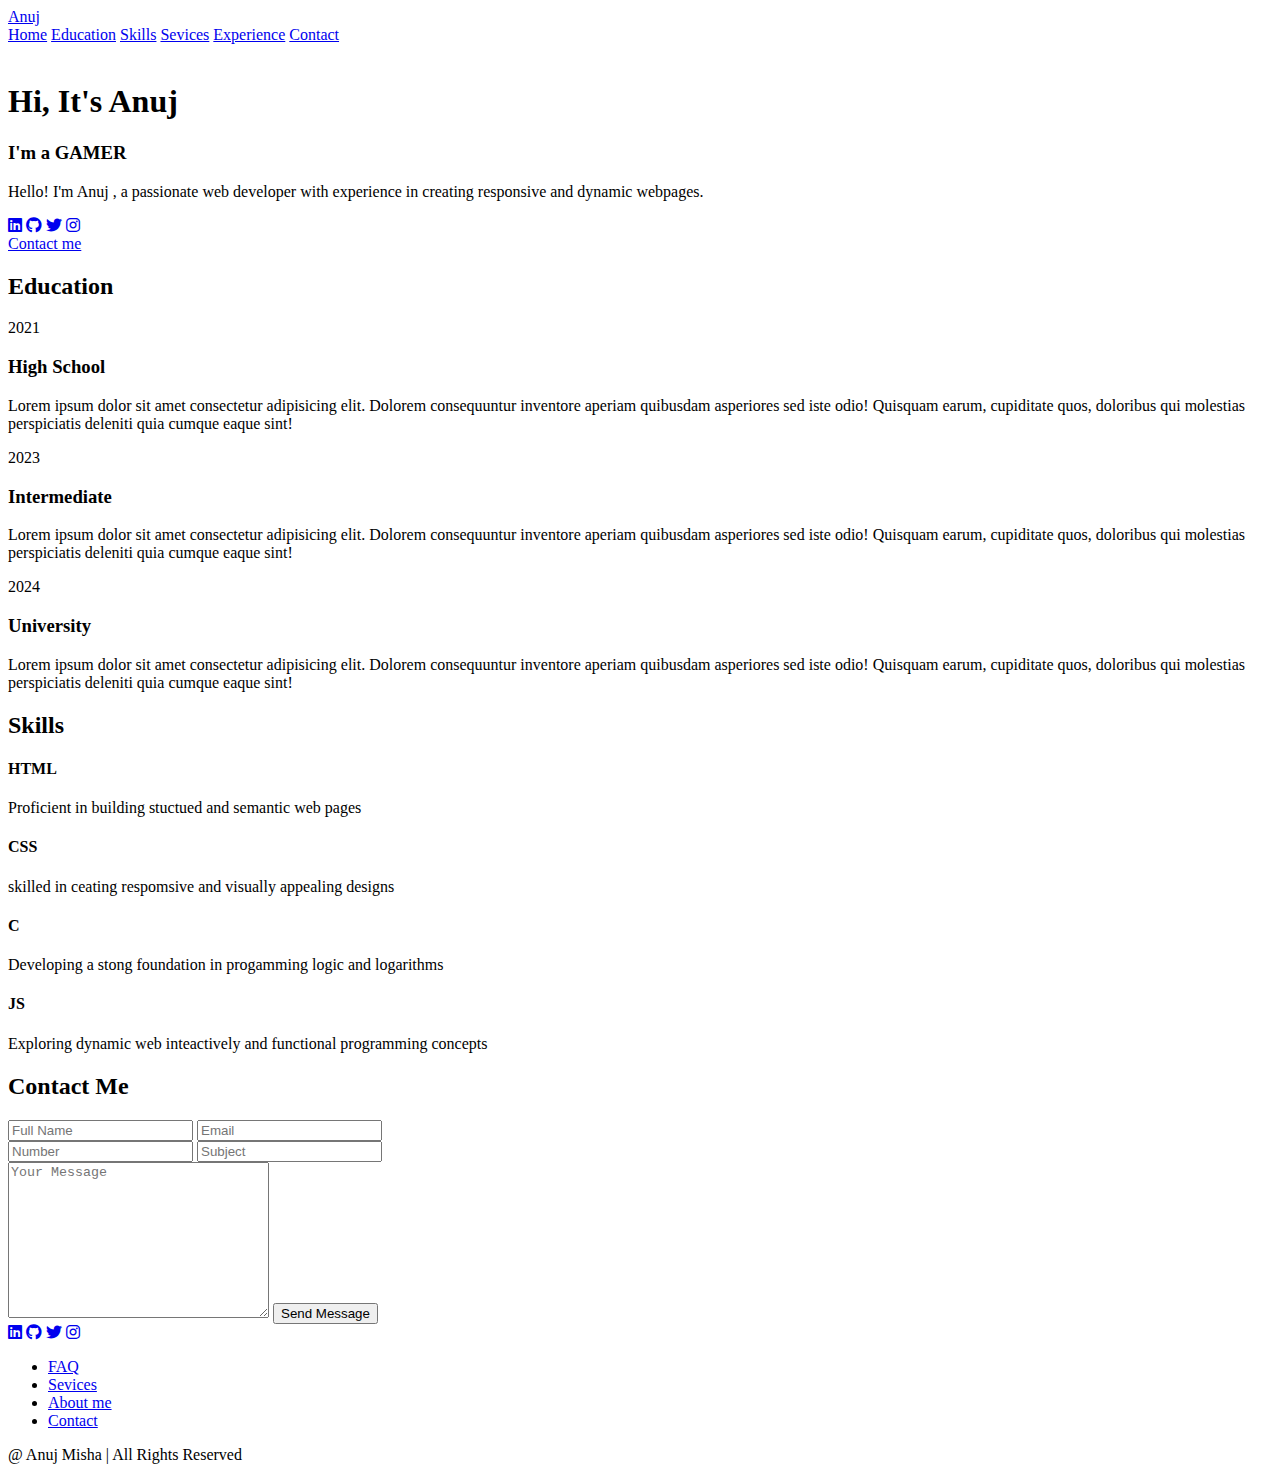
==== index.html @ b507038d "Update and rename portfolio.html to index.html" ====
<!DOCTYPE html>
<html lang="en">
<head>
    <meta charset="UTF-8">
    <meta name="viewport" content="width=device-width, initial-scale=1.0">
    <title>Portfolio</title>
    <link rel="stylesheet" href="styles.css">
    <link rel="stylesheet" href="https://cdnjs.cloudflare.com/ajax/libs/font-awesome/6.7.2/css/all.min.css" >
</head>
<body>
    <header>
        <a href="#" class="logo">Anuj</a>
        <nav>
            <a href="#Home" class="active">Home</a>
            <a href="#education">Education</a>
            <a href="#skills">Skills</a>
            <a href="#">Sevices</a>
            <a href="#">Experience</a>
            <a href="#contact">Contact</a>
        </nav>
    </header>
    <section class="home">
        <div class="home-img">
            <img src="https://th.bing.com/th/id/OIP.jCSQsEnZT7paGS5YBR9wRwHaNx?pid=ImgDet&w=183&h=341&c=7&dpr=1.3" alt="">
        </div>
        <div class="home-content">
            <h1>Hi, It's <span>Anuj</span></h1>
            <h3 class="typing-text">I'm a <span>GAMER</span></h3>
            <p>Hello! I'm Anuj , a passionate web developer with experience in creating responsive and dynamic webpages.</p>
            <div class="social-icons">
               <a href="#"><i class="fa-brands fa-linkedin"></i></a>
               <a href="#"><i class="fa-brands fa-github"></i></a>
               <a href="#"><i class="fa-brands fa-twitter"></i></a>
               <a href="#"><i class="fa-brands fa-instagram"></i></a>
            </div>
            <a href="#" class="btn">Contact me</a>
        </div>
    </section>
    <section class="education" id="education" >
        <h2 class="heading">Education</h2>
        <div class="timeline-items">
            <div class="timeline-item">
                <div class="timeline-dot"></div>
                    <div class="timeline-date">2021</div>
                    <div class="timeline-content">
                        <h3>High School</h3>
                        <p>Lorem ipsum dolor sit amet consectetur adipisicing elit. Dolorem consequuntur inventore aperiam quibusdam asperiores sed iste odio! Quisquam earum, cupiditate quos, doloribus qui molestias perspiciatis deleniti quia cumque eaque sint!
                        </p>
                    </div>
                
            </div>

            <div class="timeline-item">
                <div class="timeline-dot"> </div>
                    <div class="timeline-date">2023</div>
                    <div class="timeline-content">
                        <h3>Intermediate</h3>
                        <p>Lorem ipsum dolor sit amet consectetur adipisicing elit. Dolorem consequuntur inventore aperiam quibusdam asperiores sed iste odio! Quisquam earum, cupiditate quos, doloribus qui molestias perspiciatis deleniti quia cumque eaque sint!
                        </p>
                    </div>
               
            </div>
            <div class="timeline-item">
                <div class="timeline-dot"> </div>
                    <div class="timeline-date">2024</div>
                    <div class="timeline-content">
                        <h3>University</h3>
                        <p>Lorem ipsum dolor sit amet consectetur adipisicing elit. Dolorem consequuntur inventore aperiam quibusdam asperiores sed iste odio! Quisquam earum, cupiditate quos, doloribus qui molestias perspiciatis deleniti quia cumque eaque sint!
                        </p>
                    </div>
               
            </div>
        </div>

    </section>

    <section class="skills" id="skills">
        <h2 class="heading">Skills</h2>
        <div class="skills-container">
            <div class="skill-box">
                <div class="skill-info">
                    <h4>HTML</h4>
                    <p>Proficient in building stuctued and semantic web pages</p>
                </div>
            </div>
            <div class="skill-box">
                <div class="skill-info">
                    <h4>CSS</h4>
                    <p>skilled in ceating respomsive and visually appealing designs </p>
                </div>
            </div>
        <div class="skill-box">
            <div class="skill-info">
                <h4>C</h4>
                <p>Developing a stong foundation in progamming logic and logarithms</p>
            </div>
        </div>
        <div class="skill-box">
            <div class="skill-info">
                <h4>JS</h4>
                <p>Exploring dynamic web inteactively and functional programming concepts </p>
            </div>
        </div>
    </div>
    </section>



    <section class="contact" id="contact">
        <h2 class="heading">Contact <span>Me</span>
        </h2>
        <form action="">
            <div class="input-group">
                <div class="input-box">
                    <input type="text" placeholder="Full Name">
                    <input type="email" placeholder="Email">
                </div>
                <div class="input-box">
                    <input type="number" placeholder="Number">
                    <input type="text" placeholder="Subject">
                </div>
            </div>

            <div class="input-group-2">
                <textarea name="" id="" cols="30" rows="10" placeholder="Your Message"></textarea>
                <input type="Submit" value="Send Message" class="btn">
            </div>
        </form>



       
        <footer class="footer">
        <div class="social">
            <a href="#"><i class="fa-brands fa-linkedin"></i></a>
               <a href="#"><i class="fa-brands fa-github"></i></a>
               <a href="#"><i class="fa-brands fa-twitter"></i></a>
               <a href="#"><i class="fa-brands fa-instagram"></i></a>
        </div>
        <ul class="list">
            <li><a href="#">FAQ</a></li>
            <li><a href="#">Sevices</a></li>
            <li><a href="#">About me</a></li>
            <li><a href="#">Contact</a></li>
        </ul>
        <p class="copyright">
            @ Anuj Misha | All Rights Reserved 
        </p>
    </footer>
    </section>

    
    
</body>
</html>
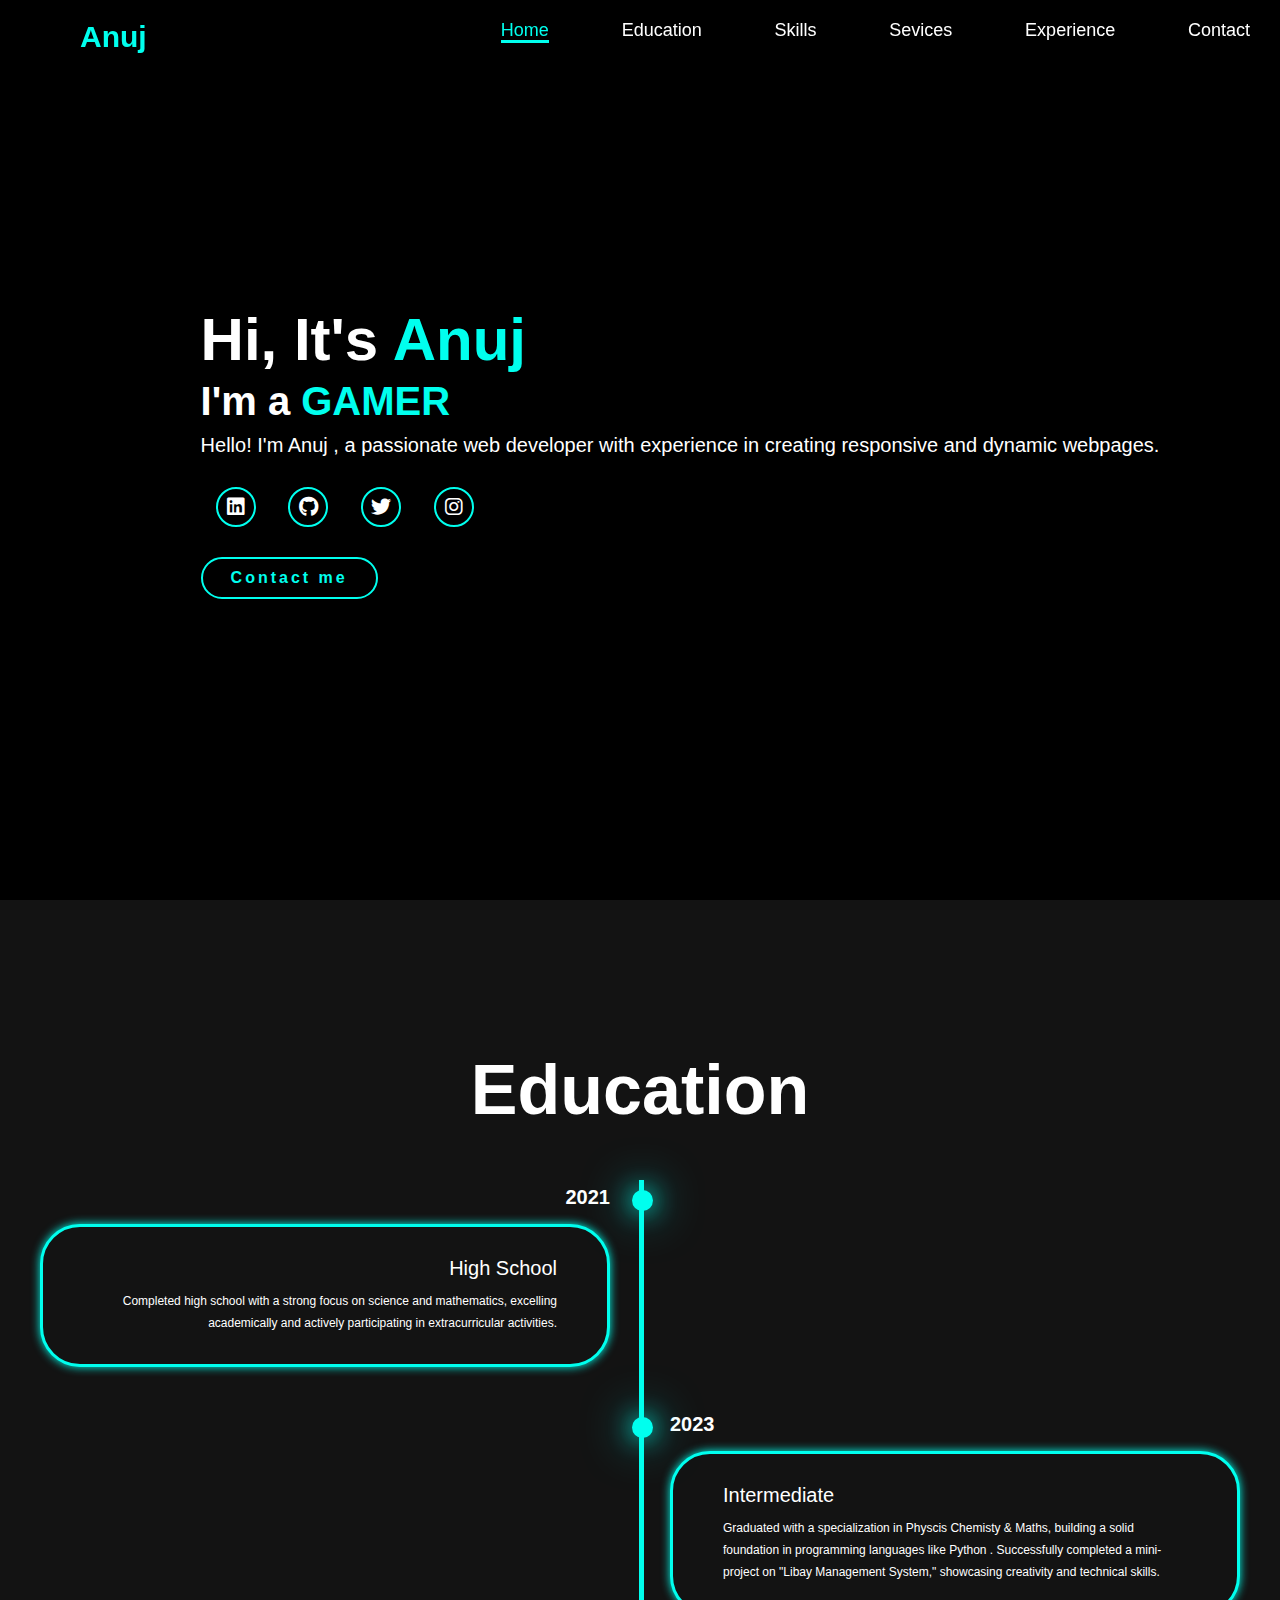
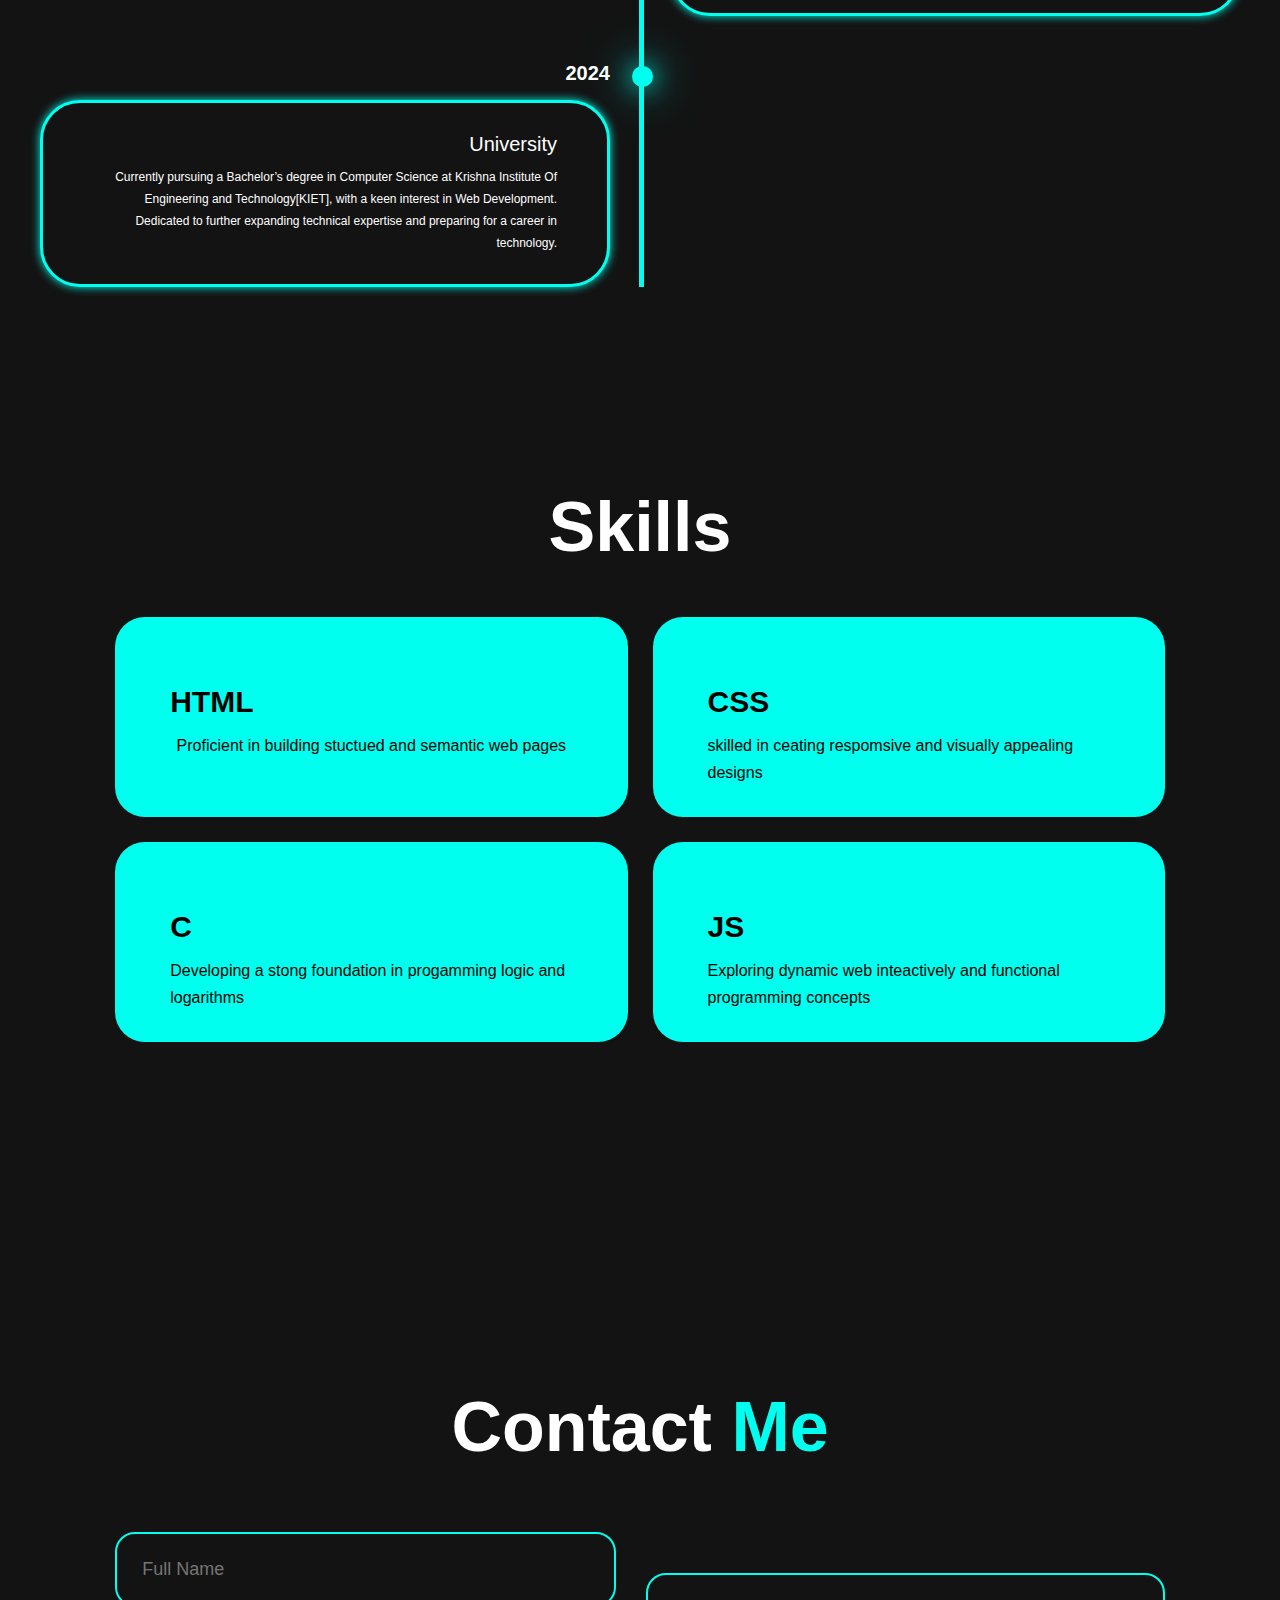
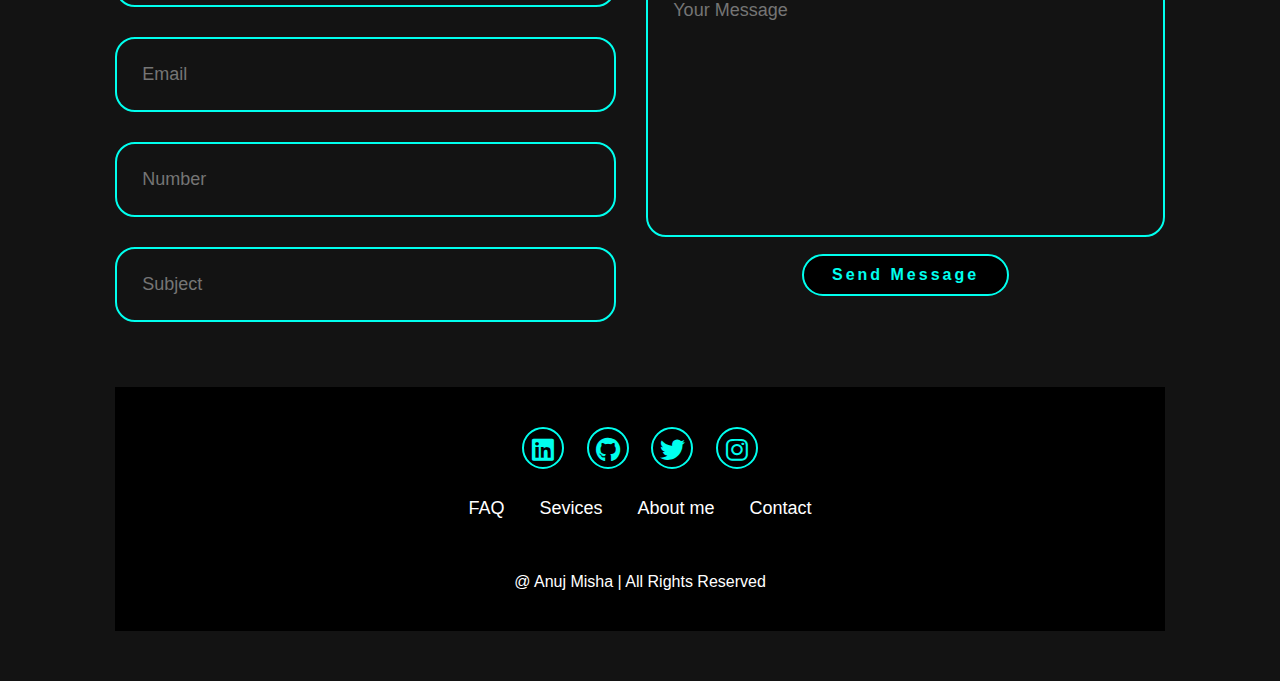
==== commit 6dad52c6: "Update index.html" ====
--- a/index.html
+++ b/index.html
@@ -44,7 +44,7 @@
                     <div class="timeline-date">2021</div>
                     <div class="timeline-content">
                         <h3>High School</h3>
-                        <p>Lorem ipsum dolor sit amet consectetur adipisicing elit. Dolorem consequuntur inventore aperiam quibusdam asperiores sed iste odio! Quisquam earum, cupiditate quos, doloribus qui molestias perspiciatis deleniti quia cumque eaque sint!
+                        <p>Completed high school with a strong focus on science and mathematics, excelling academically and actively participating in extracurricular activities.
                         </p>
                     </div>
                 
@@ -55,7 +55,7 @@
                     <div class="timeline-date">2023</div>
                     <div class="timeline-content">
                         <h3>Intermediate</h3>
-                        <p>Lorem ipsum dolor sit amet consectetur adipisicing elit. Dolorem consequuntur inventore aperiam quibusdam asperiores sed iste odio! Quisquam earum, cupiditate quos, doloribus qui molestias perspiciatis deleniti quia cumque eaque sint!
+                        <p>Graduated with a specialization in Physcis Chemisty & Maths, building a solid foundation in programming languages like Python . Successfully completed a mini-project on "Libay Management System," showcasing creativity and technical skills. 
                         </p>
                     </div>
                
@@ -65,8 +65,7 @@
                     <div class="timeline-date">2024</div>
                     <div class="timeline-content">
                         <h3>University</h3>
-                        <p>Lorem ipsum dolor sit amet consectetur adipisicing elit. Dolorem consequuntur inventore aperiam quibusdam asperiores sed iste odio! Quisquam earum, cupiditate quos, doloribus qui molestias perspiciatis deleniti quia cumque eaque sint!
-                        </p>
+                        <p>Currently pursuing a Bachelor’s degree in Computer Science at Krishna Institute Of Engineering and Technology[KIET], with a keen interest in Web Development. Dedicated to further expanding technical expertise and preparing for a career in technology.
                     </div>
                
             </div>
--- a/styles.css
+++ b/styles.css
@@ -0,0 +1,559 @@
+*{
+    margin: 0;
+    padding: 0;
+    box-sizing: border-box;
+    text-decoration: none;
+    border: none;
+    outline: none;
+    font-family:sans-serif;
+}
+html{
+    font-size: 62.5%;
+}
+body{
+    width: 100%;
+    height: 100vh;
+    overflow-x:hidden;
+    background-color: #131313;
+    color: white;
+}
+header{
+
+    margin-top: 20px;
+    position:fixed;
+    top: 0;
+    left: 0;
+    width: 100%;
+    padding: 1rem 9%,;
+    background-color: transparent;
+    filter: drop-shadow(10px);
+    display: flex;
+    justify-content: space-between;
+    align-self: center;
+    z-index: 1000
+
+}
+header a{
+    margin-right: 30px;
+    margin-left: 80px;
+}
+.logo{
+    font-size: 3rem;
+
+color: #00ffee;
+font-weight: 800;
+cursor: pointer;
+transition: 0.5s ease;
+}
+.logo:hover{
+    transform:scale(1.1);
+}
+nav a{
+    font-size: 1.8rem;
+    color: white;
+    margin-left: 4rem;
+    font-weight: 500;
+    transition: 0.3s ease;
+    border-bottom: 3px solid transparent;
+}
+nav a:hover,
+nav a.active{
+    color: #00ffee;
+    border-bottom:3px solid #00ffee;
+}
+section{
+    min-height: 100vh;
+    padding:5rem 9% 5rem;
+}
+.home{
+    display: flex;
+    justify-content: center;
+    align-items: center;
+    gap: 8rem;
+    background-color: black;
+
+}
+.home-content h1{
+    font-size: 6rem;
+    font-weight: 700;
+    line-height: 1.3;
+
+}
+span{
+    /* color: #b74b4b; */
+    color: #00ffee;
+    
+}
+.home-content h3{
+    font-size: 4rem;
+    margin-bottom: 1rem;
+    font-weight: 700;
+
+}
+.home-content p{
+    font-size: 20px;
+}
+.home-img img{
+    position: relative;
+    width: 15vw;
+    border-radius:50%;
+    box-shadow: 0 0 25px  #00ffee ;
+    cursor: pointer;
+    transition: 0.2s linear;
+}
+.home-img img:hover{
+    font-size: 1.8rem;
+    font-weight: 500;
+    transform: scale(1.1) translateY(-5px) ;
+}
+.social-icons a{
+    display: inline-flex;
+    justify-content: center;
+    align-items: center;
+    width: 4rem;
+    height: 4rem;
+    background-color: transparent;
+    border: 0.2rem solid #00ffee;
+    font-size: 2rem;
+    border-radius: 50%;
+    margin: 3rem 1.5rem 3rem;
+    transition: 0.3s ease;
+    color: white;
+}
+.social-icons a:hover{
+    color: black;
+    transform: scale(1.3) translateY(-5px) ;
+    background-color: #00ffee;
+    box-shadow: 0 0 25px #b74b4b;
+}
+.btn{
+    display: inline-block;
+    padding: 1rem 2.8rem;
+    background-color: black;
+    border-radius: 4rem;
+    font-size: 1.6rem;
+    color:#00ffee;
+    letter-spacing: 0.3rem;
+    font-weight: 600;
+    border: 2px solid #00ffee;
+    transition: 0.3s ease;
+    cursor: pointer;
+}
+.btn:hover{
+    transform: scale(1.03);
+    background-color: #00ffee;
+    color: black;
+    box-shadow: 0 0 25px;
+    transform: scale(1.3) translateY(-5px) ;
+}
+ 
+.typing-text{
+    font-size: 34px;
+    font-weight: 600;
+    min-width: 280px;
+
+
+}
+.typing-text span{
+    position: relative;
+
+}
+
+
+
+
+.heading{
+    font-size: 7rem;
+    text-align: center;
+    margin: 5rem 0;
+
+}
+.education{
+    padding: 100px 15px;
+    background: #131313;
+}
+.education h2{
+    margin-bottom: 5rem;
+}
+.timeline-items{
+    max-width: 1200px;
+    margin: auto;
+    display: flex;
+    flex-wrap: wrap;
+    position: relative;
+}
+.timeline-items::before{
+    content: "";
+    position: absolute;
+    top: 0;
+    left: 20px;
+    width: 5px;
+    height: 100%;
+    background-color: #00ffee;
+    left: calc(50% - 1px);
+}
+.timeline-item{
+    margin-bottom: 40px;
+    width: 100%;
+    position: relative;
+}
+
+.timeline-item:last-child{
+    margin-bottom: 0;
+}
+.timeline-item:nth-child(odd){
+    padding-right: calc(50% + 30px);
+    text-align: right;
+}
+.timeline-item:nth-child(even){
+    padding-left: calc(50% + 30px);
+}
+.timeline-dot{
+    height: 21px;
+    width: 21px;
+    background-color: #00ffee;
+    box-shadow: 0 0 25px #00ffee,
+                0 0 50px #00ffee;
+    position: absolute;
+    left: calc(50% - 8px);
+    border-radius: 50%;
+    top: 10px;
+
+
+}
+.timeline-date{
+    font-size: 20px;
+    font-weight: 800;
+    color: white;
+    margin: 6px 0 15px;
+}
+.timeline-content{
+    background-color:#131313;
+    border: 3px solid #00ffee;
+    padding: 30px 50px;
+    border-radius: 4rem;
+    box-shadow: 0 0 10px #00ffee;
+    cursor: pointer;
+    transition: 0.3s ease-in-out;
+}
+.timeline-content:hover{
+    transform: scale(1.05);
+    box-shadow: 0 0 25px #00ffee;
+}
+.timeline-content h3{
+    font-size: 20px;
+    color: white;
+    margin: 0 0 10px;
+    font-weight: 500;
+}
+.timeline-content p{
+    color: white;
+    font-size: 12px;
+    font-weight: 300;
+    line-height: 22px;
+}
+::-webkit-scrollbar{
+    width: 15px;
+}
+::-webkit-scrollbar-thumb{
+    background-color: #00ffee;
+}
+::-webkit-scrollbar-track{
+    background-color: #131313;
+    width: 50px;
+}
+
+
+/* .contact{
+    background-color: #00ffee;
+} */
+.contact h2{
+    margin-bottom: 3rem;
+    color: white;
+}
+.contact h2 span{
+    color: #00ffee;
+}
+.contact form{
+    display: flex;
+    align-items: center;
+    justify-content: center;
+    gap: 3rem;
+    margin: 5rem auto;
+    text-align: center;
+
+}
+.contact form .input-box{
+    display: flex;
+    justify-content: center;
+    flex-wrap: wrap;
+}
+.contact form .input-box input,
+.contact form textarea{
+    width: 100%;
+    padding: 2.5rem;
+    font-size: 1.8rem;
+    color:#00ffee ;
+    background-color: #131313;
+    border: 2px solid #00ffee;
+    border-radius: 2rem;
+    margin: 1.5rem 0;
+    resize: none;
+}
+.footer{
+    position: relative;
+    bottom: 0;
+    width: 100%;
+    padding: 40px 0;
+    background-color: black;
+}
+.footer .social{
+    text-align: center;
+    padding-bottom: 25px;
+    color: #00ffee;
+}
+.footer .social a{
+    font-size: 25px;
+    color: #00ffee;
+    border: 2px solid #00ffee;
+    width: 42px;
+    height: 42px;
+    line-height: 42px;
+    display: inline-block;
+    text-align: center;
+    border-radius: 50%;
+    margin: 0 10px;
+    transition: 0.3s ease-in-out;
+}
+.footer .social a:hover{
+    transform: scale(1.2)translateY(-10px);
+    background-color: #00ffee;
+    color: black;
+    box-shadow: 0 0 25px #00ffee;
+}
+.footer ul{
+    margin-top: 0;
+    padding: 0;
+    font-size: 18px;
+    line-height: 1.6;
+    margin-bottom: 0;
+    text-align: center;
+
+}
+.footer ul li a{
+    color: white;
+    border-bottom: 3px solid transparent;
+    transition: 0.3s ease-in-out;
+}
+.footer ul li a:hover{
+    border-bottom: 3px solid #00ffee;
+}
+.footer ul li{
+    display: inline-block;
+    padding: 0 15px;
+
+}
+.footer .copyright{
+    margin-top: 50px;
+    text-align: center;
+    font-size: 16px;
+    color: white;
+
+}
+
+
+.skills{
+    background: #131313;
+    /* color: black; */
+}
+.skills h2{
+    margin-bottom: 5rem;
+    color: white;
+}
+.skills-container{
+    display: grid;
+    grid-template-columns:repeat(2,1fr);
+    align-items: center;
+    gap: 2.5rem;
+}
+.skill-box{
+    background-color: #00ffee;
+    height: 200px;
+    /* width: 1000px; */
+   border: 5px solid transparent;
+   border-radius: 3rem;
+   cursor: pointer;
+   transition: 0.4s ease-in-out;
+}
+.skill-box:hover{
+    background: white;
+    color: black;
+    border: 5px solid #00ffee;
+    transform: scale(1.03);
+}
+.skill-box .skill-info{
+    display: flex;
+    flex-direction: column;
+    text-align: left;
+    max-height: 200px;
+    justify-content: left;
+    align-items: baseline;
+    padding: 5rem 5rem;
+}
+.skill-info h4{
+    font-size: 3rem;
+    font-weight: 800;
+    line-height: 2;
+    color: black;
+}
+.skill-info p{
+    font-size: 1.6rem;
+    font-weight: 500;
+    max-height: 100px;
+    line-height: 1.7;
+    margin: auto;
+    color: black;
+}
+
+
+
+
+
+
+
+
+
+
+/* Responsive Media Query for Tablets */
+@media (max-width: 768px) {
+    html {
+        font-size: 55%;
+    }
+
+    header {
+        padding: 1rem 5%;
+        flex-direction: column;
+        align-items: center;
+    }
+
+    .logo {
+        margin-bottom: 10px;
+    }
+
+    nav a {
+        font-size: 1.6rem;
+        margin-left: 2rem;
+    }
+
+    .container {
+        max-width: 90vw;
+    }
+
+    .row input {
+        width: 90%;
+    }
+
+    .button {
+        width: 50px;
+        height: 50px;
+        font-size: 16px;
+    }
+
+    .home-content h1 {
+        font-size: 5rem;
+    }
+
+    .home-content h3 {
+        font-size: 3rem;
+    }
+
+    .home-content p {
+        font-size: 1.6rem;
+    }
+
+    .home-img img {
+        width: 25vw;
+    }
+
+    .timeline-items::before {
+        left: calc(50% - 2px);
+    }
+
+    .timeline-item:nth-child(odd) {
+        padding-right: calc(50% + 10px);
+    }
+
+    .timeline-item:nth-child(even) {
+        padding-left: calc(50% + 10px);
+    }
+}
+
+/* Responsive Media Query for Mobile */
+@media (max-width: 350px) {
+    html {
+        font-size: 50%;
+    }
+
+    header {
+        padding: 1rem 2%;
+        flex-direction: column;
+        align-items: center;
+    }
+
+    .logo {
+        margin-bottom: 10px;
+    }
+
+    nav a {
+        font-size: 1.4rem;
+        margin-left: 1.5rem;
+    }
+
+    .container {
+        max-width: 95vw;
+    }
+
+    .row input {
+        width: 95%;
+    }
+
+    .button {
+        width: 45px;
+        height: 45px;
+        font-size: 14px;
+    }
+
+    .home-content h1 {
+        font-size: 4rem;
+    }
+
+    .home-content h3 {
+        font-size: 2.5rem;
+    }
+
+    .home-content p {
+        font-size: 1.4rem;
+    }
+
+    .home-img img {
+        width: 35vw;
+    }
+
+    .timeline-items::before {
+        left: calc(50% - 1px);
+    }
+
+    .timeline-item:nth-child(odd) {
+        padding-right: calc(50% + 5px);
+    }
+
+    .timeline-item:nth-child(even) {
+        padding-left: calc(50% + 5px);
+    }
+
+    .skills-container {
+        grid-template-columns: 1fr;
+    }
+}
+
+
